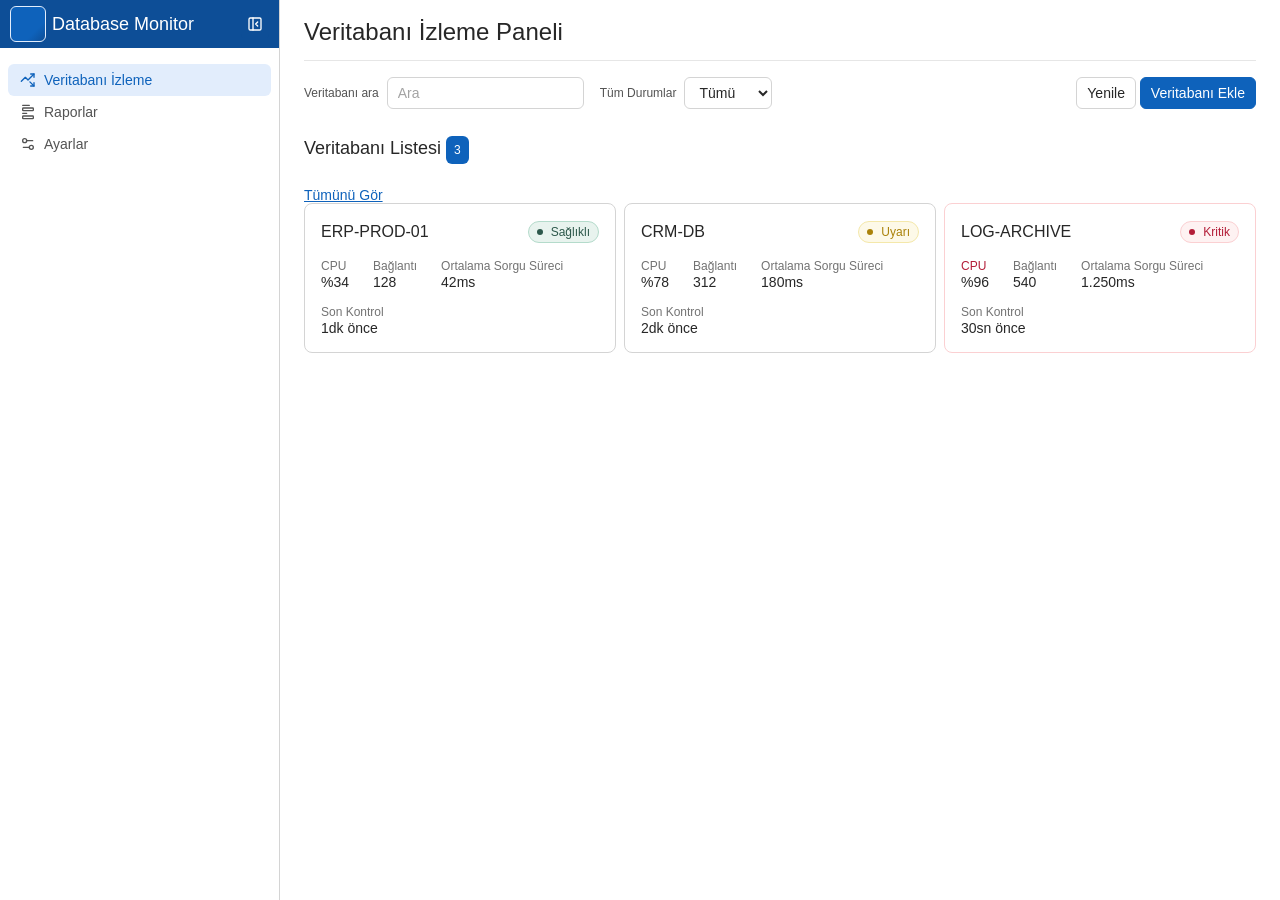
==== index.html @ b24e3a1a "Standart Sidebar: brand bar ve ölçüler" ====
<!DOCTYPE html>
<html lang="tr">

<head>
    <meta charset="UTF-8">
    <meta name="viewport" content="width=device-width, initial-scale=1.0">
    <title>Database Monitor</title>
    <link rel="stylesheet" href="css/main.css">

</head>

<body>

    <a href="#main-content" class="skip-link">İçeriğe geç</a>

    <aside class="sidebar">
        <div class="sidebar__top">
            <div class="sidebar__brand">
                <span class="sidebar__logo"></span>
                <p class="sidebar__title">Database Monitor</p>
            </div>
            <button type="button" class="sidebar__toggle">

                <svg xmlns="http://www.w3.org/2000/svg" width="24" height="24" viewBox="0 0 24 24" fill="none"
                    stroke="currentColor" stroke-width="2" stroke-linecap="round" stroke-linejoin="round"
                    class="lucide lucide-panel-left-close preview-icon">
                    <rect width="18" height="18" x="3" y="3" rx="2" />
                    <path d="M9 3v18" />
                    <path d="m16 15-3-3 3-3" />
                </svg>

            </button>
        </div>


        <nav>
            <ul>
                <li>
                    <a href="index.html" aria-current="page">
                        <svg xmlns="http://www.w3.org/2000/svg" width="24" height="24" viewBox="0 0 24 24" fill="none"
                            stroke="currentColor" stroke-width="2" stroke-linecap="round" stroke-linejoin="round"
                            class="lucide lucide-trending-up-down preview-icon">
                            <path d="M14.828 14.828 21 21" />
                            <path d="M21 16v5h-5" />
                            <path d="m21 3-9 9-4-4-6 6" />
                            <path d="M21 8V3h-5" />
                        </svg>
                        <span class="sidebar__label">Veritabanı İzleme</span>
                    </a>
                </li>

                <li>
                    <a href="reports.html">
                        <svg xmlns="http://www.w3.org/2000/svg" width="24" height="24" viewBox="0 0 24 24" fill="none"
                            stroke="currentColor" stroke-width="2" stroke-linecap="round" stroke-linejoin="round"
                            class="lucide lucide-form preview-icon">
                            <path d="M4 14h6" />
                            <path d="M4 2h10" />
                            <rect x="4" y="18" width="16" height="4" rx="1" />
                            <rect x="4" y="6" width="16" height="4" rx="1" />
                        </svg>
                        <span class="sidebar__label">Raporlar</span>
                    </a>
                </li>

                <li>
                    <a href="settings.html">
                        <svg xmlns="http://www.w3.org/2000/svg" width="24" height="24" viewBox="0 0 24 24" fill="none"
                            stroke="currentColor" stroke-width="2" stroke-linecap="round" stroke-linejoin="round"
                            class="lucide lucide-settings-2 preview-icon">
                            <path d="M14 17H5" />
                            <path d="M19 7h-9" />
                            <circle cx="17" cy="17" r="3" />
                            <circle cx="7" cy="7" r="3" />
                        </svg>
                        <span class="sidebar__label">Ayarlar</span>
                    </a>
                </li>

            </ul>
        </nav>

    </aside>

    <main id="main-content">
        <div class="page-top">
            <header class="page-header">
                <h1>Veritabanı İzleme Paneli</h1>
            </header>

            <div class="toolbar">
                <search>
                    <div class="field">
                        <label for="db-search">Veritabanı ara</label>
                        <input type="search" id="db-search" class="input" placeholder="Ara">
                    </div>

                    <div class="field">

                        <label for="status-filter">Tüm Durumlar</label>
                        <select id="status-filter" class="input">
                            <option value="all">Tümü</option>
                            <option value="healthy">Sağlıklı</option>
                            <option value="warning">Uyarı</option>
                            <option value="critical">Kritik</option>

                        </select>
                    </div>


                </search>

                <div class="toolbar__actions">
                    <button type="button" class="button">Yenile</button>
                    <button type="button" class="button button--primary">Veritabanı Ekle</button>
                </div>

            </div>
        </div>

        <section>

            <header>
                <h2>Veritabanı Listesi <span class="k-chip">3</span></h2>
                <a href="#" class="k-link">Tümünü Gör</a>
            </header>

            <div class="card-grid">

                <article class="card">

                    <div class="card__header">
                        <h3><a href="erp-prod-01.html">ERP-PROD-01</a></h3>
                        <span class="badge badge--healthy">Sağlıklı</span>
                    </div>

                    <dl class="metrics">
                        <div>
                            <dt>CPU</dt>
                            <dd>%34</dd>
                        </div>
                        <div>
                            <dt>Bağlantı</dt>
                            <dd>128</dd>
                        </div>
                        <div>
                            <dt>Ortalama Sorgu Süreci</dt>
                            <dd>42ms</dd>
                        </div>
                    </dl>
                    <dl>
                        <dt>Son Kontrol</dt>
                        <dd><time datetime="2026-10-14T13:37">1dk önce</time></dd>
                    </dl>
                </article>


                <article class="card">

                    <div class="card__header">
                        <h3><a href="crm-db.html">CRM-DB</a></h3>
                        <span class="badge badge--warning">Uyarı</span>
                    </div>

                    <dl class="metrics">
                        <div>
                            <dt>CPU</dt>
                            <dd>%78</dd>
                        </div>
                        <div>
                            <dt>Bağlantı</dt>
                            <dd>312</dd>
                        </div>
                        <div>
                            <dt>Ortalama Sorgu Süreci</dt>
                            <dd>180ms</dd>
                        </div>
                    </dl>

                    <dl>
                        <dt>Son Kontrol</dt>
                        <dd><time datetime="2026-10-14T13:36">2dk önce</time></dd>
                    </dl>

                </article>

                <article class="card card--critical">

                    <div class="card__header">
                        <h3><a href="log-archive.html">LOG-ARCHIVE</a></h3>
                        <span class="badge badge--critical">Kritik</span>
                    </div>

                    <dl class="metrics">
                        <div>
                            <dt class="text-error">CPU</dt>
                            <dd>%96</dd>
                        </div>
                        <div>
                            <dt>Bağlantı</dt>
                            <dd>540</dd>
                        </div>
                        <div>
                            <dt>Ortalama Sorgu Süreci</dt>
                            <dd>1.250ms</dd>
                        </div>
                    </dl>
                    <dl>
                        <dt>Son Kontrol</dt>
                        <dd><time datetime="2026-10-14T13:37:30">30sn önce</time></dd>
                    </dl>

                </article>


            </div>

        </section>



    </main>

    <script>
        const sidebar = document.querySelector('.sidebar');
        const toggle = document.querySelector('.sidebar__toggle');

        toggle.addEventListener('click', function () {
            sidebar.classList.toggle('is-collapsed');
        });
    </script>

</body>

</html>
---- css/main.css ----
@layer vendor, tokens, base, components, utilities;

@import url("vendor.css") layer(vendor);
@import url("tokens.css") layer(tokens);
@import url("base.css") layer(base);
@import url("components.css") layer(components);
@import url("utilities.css") layer(utilities);
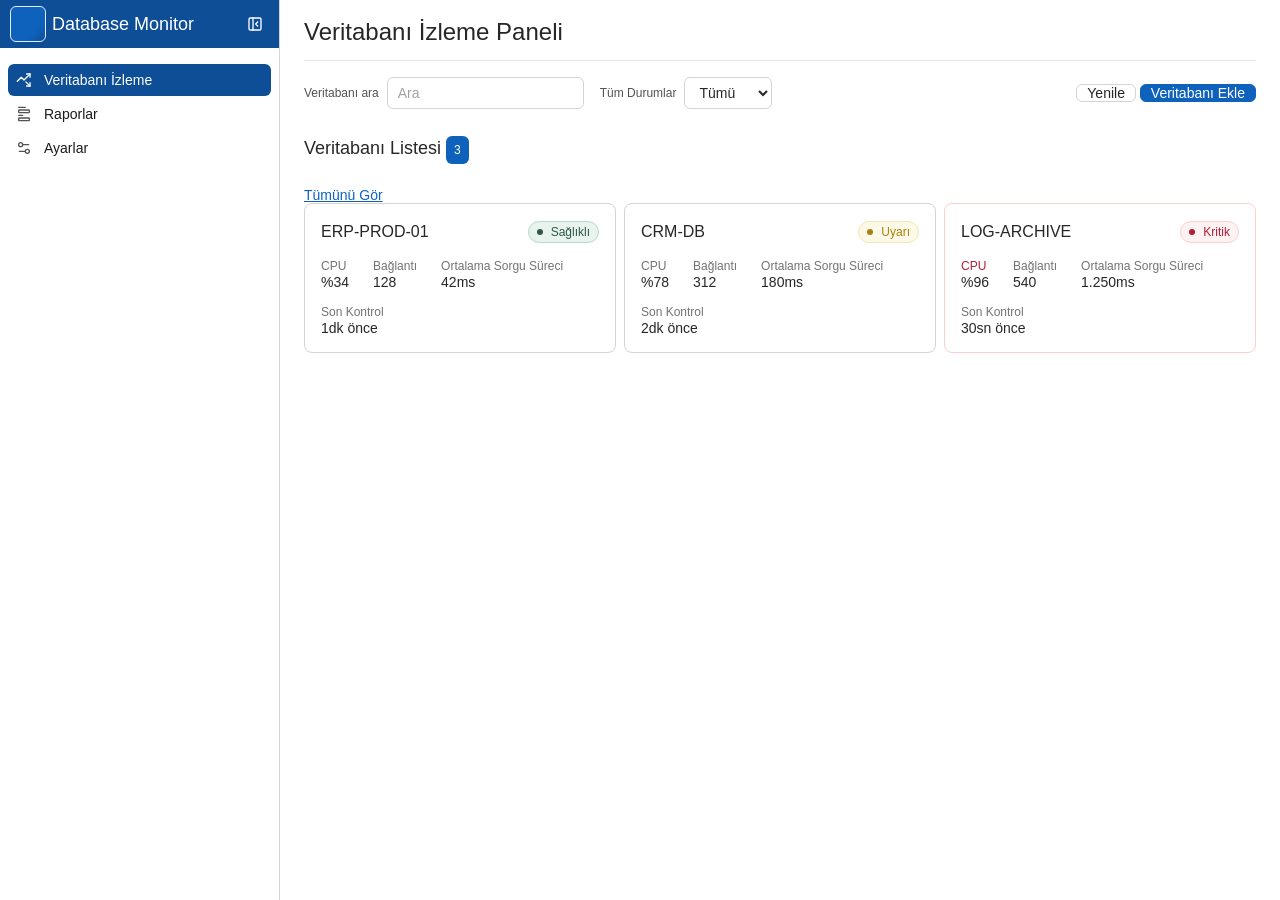
==== commit 0ed15ec1: "Standart Sidebar: menü item'ları, state'ler, BEM" ====
--- a/index.html
+++ b/index.html
@@ -34,45 +34,51 @@
 
 
         <nav>
-            <ul>
+            <ul class="sidebar__list">
                 <li>
-                    <a href="index.html" aria-current="page">
-                        <svg xmlns="http://www.w3.org/2000/svg" width="24" height="24" viewBox="0 0 24 24" fill="none"
-                            stroke="currentColor" stroke-width="2" stroke-linecap="round" stroke-linejoin="round"
-                            class="lucide lucide-trending-up-down preview-icon">
-                            <path d="M14.828 14.828 21 21" />
-                            <path d="M21 16v5h-5" />
-                            <path d="m21 3-9 9-4-4-6 6" />
-                            <path d="M21 8V3h-5" />
-                        </svg>
+                    <a href="index.html" class="sidebar__link" aria-current="page">
+                        <span class="sidebar__icon">
+                            <svg xmlns="http://www.w3.org/2000/svg" width="24" height="24" viewBox="0 0 24 24"
+                                fill="none" stroke="currentColor" stroke-width="2" stroke-linecap="round"
+                                stroke-linejoin="round" class="lucide lucide-trending-up-down preview-icon">
+                                <path d="M14.828 14.828 21 21" />
+                                <path d="M21 16v5h-5" />
+                                <path d="m21 3-9 9-4-4-6 6" />
+                                <path d="M21 8V3h-5" />
+                            </svg>
+                        </span>
                         <span class="sidebar__label">Veritabanı İzleme</span>
                     </a>
                 </li>
 
                 <li>
-                    <a href="reports.html">
-                        <svg xmlns="http://www.w3.org/2000/svg" width="24" height="24" viewBox="0 0 24 24" fill="none"
-                            stroke="currentColor" stroke-width="2" stroke-linecap="round" stroke-linejoin="round"
-                            class="lucide lucide-form preview-icon">
-                            <path d="M4 14h6" />
-                            <path d="M4 2h10" />
-                            <rect x="4" y="18" width="16" height="4" rx="1" />
-                            <rect x="4" y="6" width="16" height="4" rx="1" />
-                        </svg>
+                    <a href="reports.html" class="sidebar__link">
+                        <span class="sidebar__icon">
+                            <svg xmlns="http://www.w3.org/2000/svg" width="24" height="24" viewBox="0 0 24 24"
+                                fill="none" stroke="currentColor" stroke-width="2" stroke-linecap="round"
+                                stroke-linejoin="round" class="lucide lucide-form preview-icon">
+                                <path d="M4 14h6" />
+                                <path d="M4 2h10" />
+                                <rect x="4" y="18" width="16" height="4" rx="1" />
+                                <rect x="4" y="6" width="16" height="4" rx="1" />
+                            </svg>
+                        </span>
                         <span class="sidebar__label">Raporlar</span>
                     </a>
                 </li>
 
                 <li>
-                    <a href="settings.html">
-                        <svg xmlns="http://www.w3.org/2000/svg" width="24" height="24" viewBox="0 0 24 24" fill="none"
-                            stroke="currentColor" stroke-width="2" stroke-linecap="round" stroke-linejoin="round"
-                            class="lucide lucide-settings-2 preview-icon">
-                            <path d="M14 17H5" />
-                            <path d="M19 7h-9" />
-                            <circle cx="17" cy="17" r="3" />
-                            <circle cx="7" cy="7" r="3" />
-                        </svg>
+                    <a href="settings.html" class="sidebar__link">
+                        <span class="sidebar__icon">
+                            <svg xmlns="http://www.w3.org/2000/svg" width="24" height="24" viewBox="0 0 24 24"
+                                fill="none" stroke="currentColor" stroke-width="2" stroke-linecap="round"
+                                stroke-linejoin="round" class="lucide lucide-settings-2 preview-icon">
+                                <path d="M14 17H5" />
+                                <path d="M19 7h-9" />
+                                <circle cx="17" cy="17" r="3" />
+                                <circle cx="7" cy="7" r="3" />
+                            </svg>
+                        </span>
                         <span class="sidebar__label">Ayarlar</span>
                     </a>
                 </li>
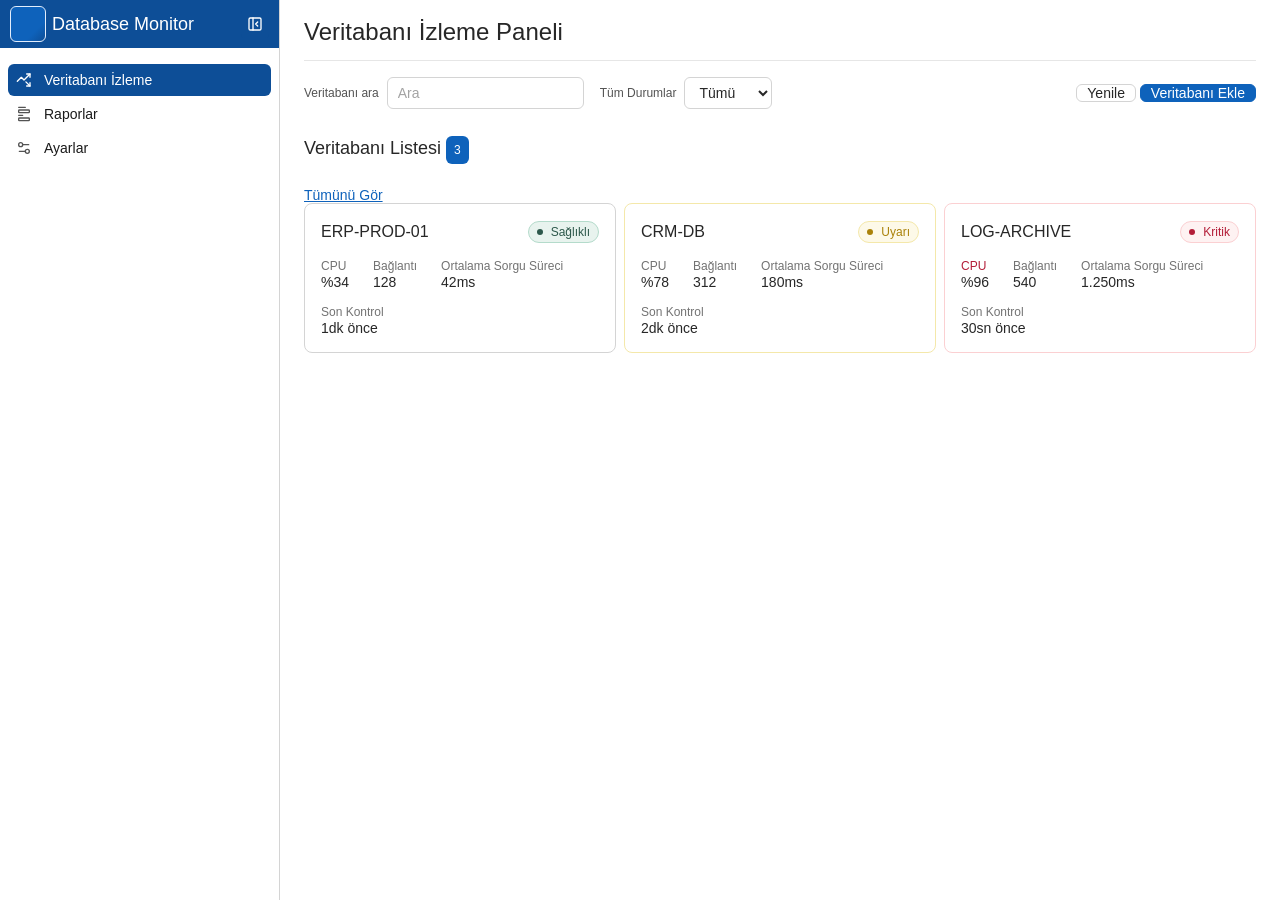
==== commit d100b255: ":has() ile card durumu badge'den türetiliyor" ====
--- a/index.html
+++ b/index.html
@@ -190,7 +190,7 @@
 
                 </article>
 
-                <article class="card card--critical">
+                <article class="card">
 
                     <div class="card__header">
                         <h3><a href="log-archive.html">LOG-ARCHIVE</a></h3>
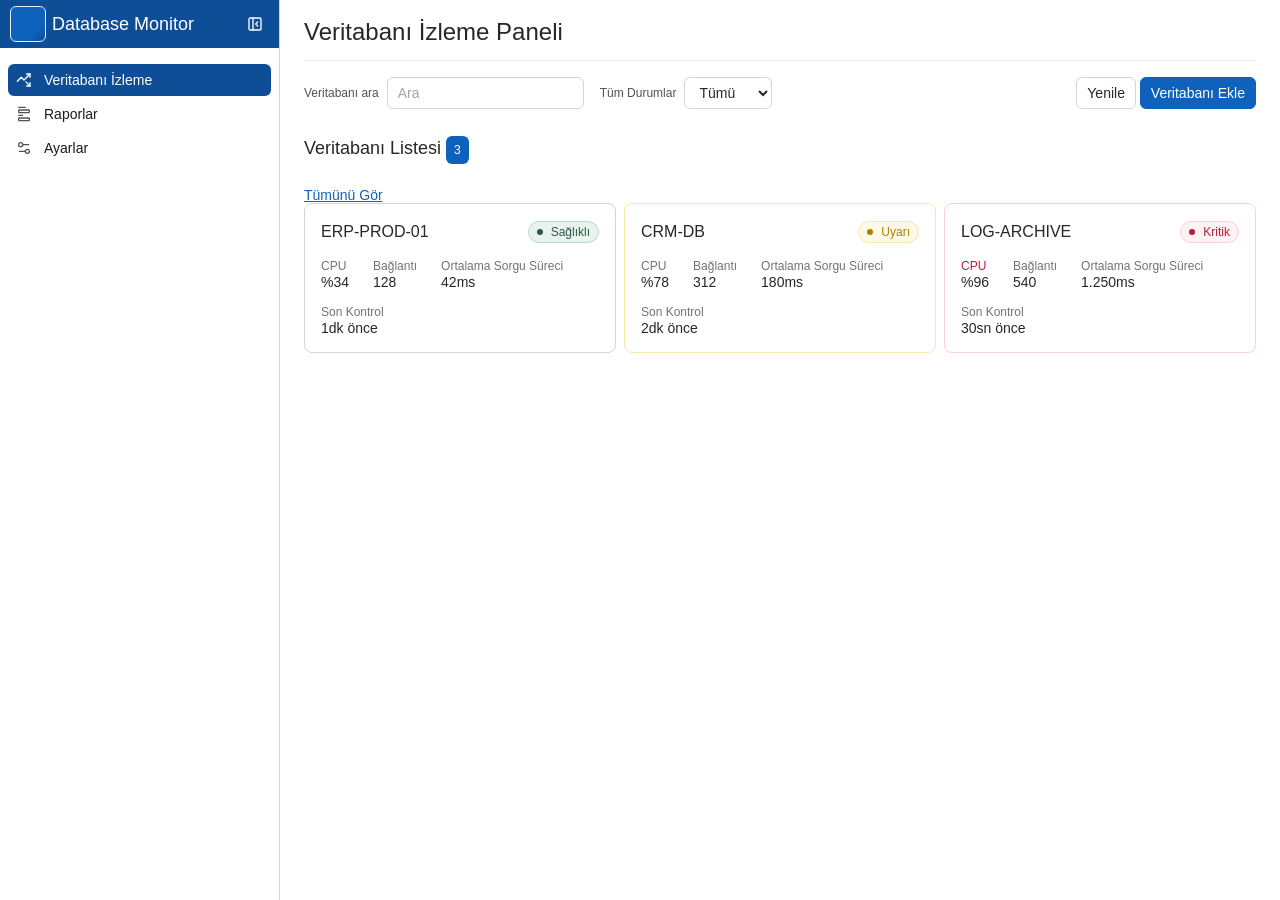
==== commit f16ae523: "Temizle butonu: :has() ile filtre durumu" ====
--- a/index.html
+++ b/index.html
@@ -96,24 +96,27 @@
 
             <div class="toolbar">
                 <search>
-                    <div class="field">
-                        <label for="db-search">Veritabanı ara</label>
-                        <input type="search" id="db-search" class="input" placeholder="Ara">
-                    </div>
-
-                    <div class="field">
-
-                        <label for="status-filter">Tüm Durumlar</label>
-                        <select id="status-filter" class="input">
-                            <option value="all">Tümü</option>
-                            <option value="healthy">Sağlıklı</option>
-                            <option value="warning">Uyarı</option>
-                            <option value="critical">Kritik</option>
-
-                        </select>
-                    </div>
-
-
+
+                    <form class="toolbar__filters">
+                        <div class="field">
+                            <label for="db-search">Veritabanı ara</label>
+                            <input type="search" id="db-search" class="input" placeholder="Ara">
+                        </div>
+
+                        <div class="field">
+
+                            <label for="status-filter">Tüm Durumlar</label>
+                            <select id="status-filter" class="input">
+                                <option value="all">Tümü</option>
+                                <option value="healthy">Sağlıklı</option>
+                                <option value="warning">Uyarı</option>
+                                <option value="critical">Kritik</option>
+
+                            </select>
+                        </div>
+                        <button type="reset" class="button toolbar__clear">Temizle</button>
+                    </form>
+                    
                 </search>
 
                 <div class="toolbar__actions">
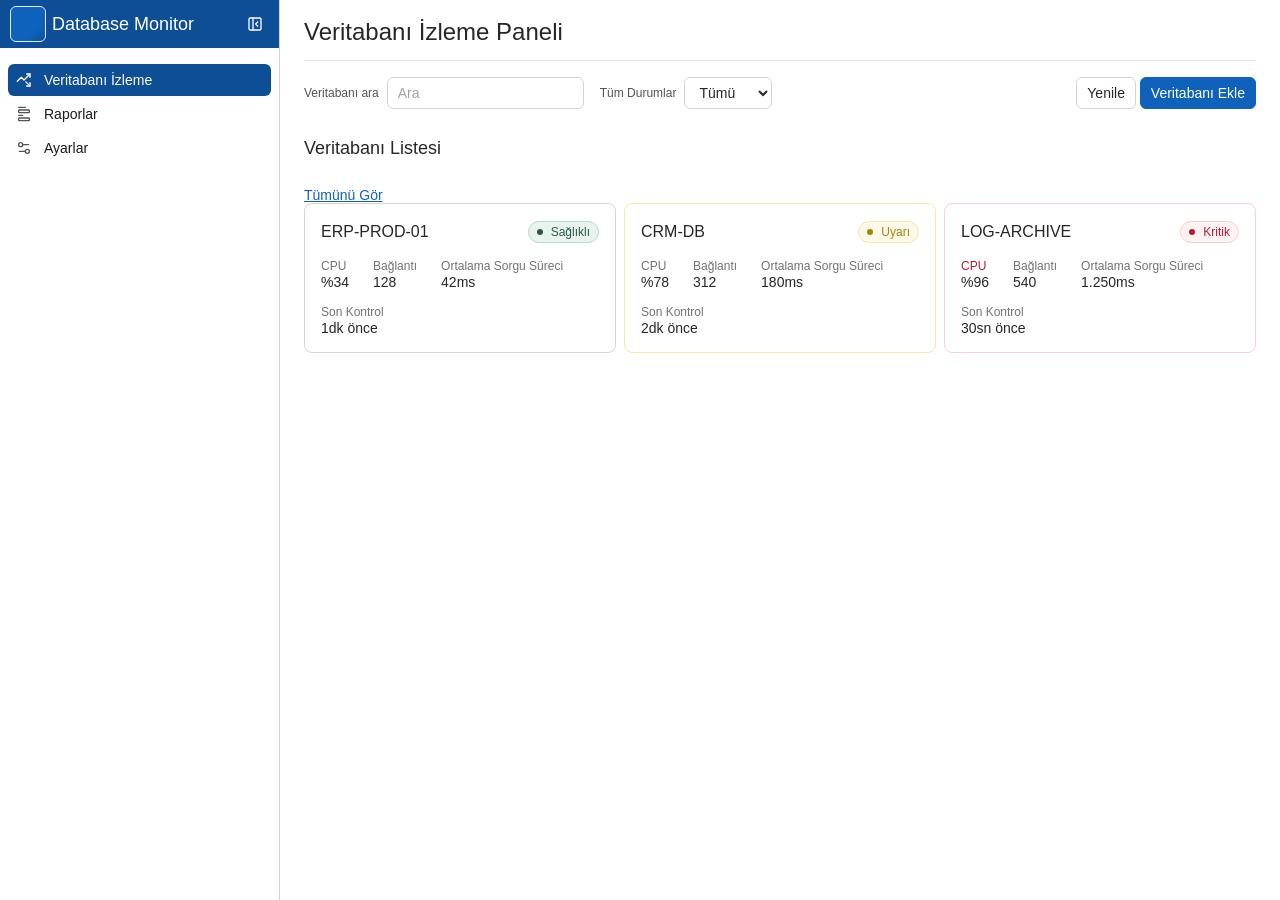
==== commit eb44326c: "Empty state: :not(:has(.card))" ====
--- a/index.html
+++ b/index.html
@@ -19,8 +19,9 @@
                 <span class="sidebar__logo"></span>
                 <p class="sidebar__title">Database Monitor</p>
             </div>
-            <button type="button" class="sidebar__toggle">
-
+
+            <input type="checkbox" id="sidebar-collapse" class="sidebar__state">
+            <label for="sidebar-collapse" class="sidebar__toggle">
                 <svg xmlns="http://www.w3.org/2000/svg" width="24" height="24" viewBox="0 0 24 24" fill="none"
                     stroke="currentColor" stroke-width="2" stroke-linecap="round" stroke-linejoin="round"
                     class="lucide lucide-panel-left-close preview-icon">
@@ -28,8 +29,8 @@
                     <path d="M9 3v18" />
                     <path d="m16 15-3-3 3-3" />
                 </svg>
-
-            </button>
+            </label>
+
         </div>
 
 
@@ -116,7 +117,7 @@
                         </div>
                         <button type="reset" class="button toolbar__clear">Temizle</button>
                     </form>
-                    
+
                 </search>
 
                 <div class="toolbar__actions">
@@ -221,6 +222,10 @@
 
                 </article>
 
+                <div class="empty-state">
+                    <p class="empty-state__title">Henüz izlenen veritabanı yok</p>
+                    <p class="empty-state__description">Veritabanı Ekle ile ilk veritabanınızı ekleyin.</p>
+                </div>
 
             </div>
 
@@ -230,15 +235,6 @@
 
     </main>
 
-    <script>
-        const sidebar = document.querySelector('.sidebar');
-        const toggle = document.querySelector('.sidebar__toggle');
-
-        toggle.addEventListener('click', function () {
-            sidebar.classList.toggle('is-collapsed');
-        });
-    </script>
-
 </body>
 
 </html>
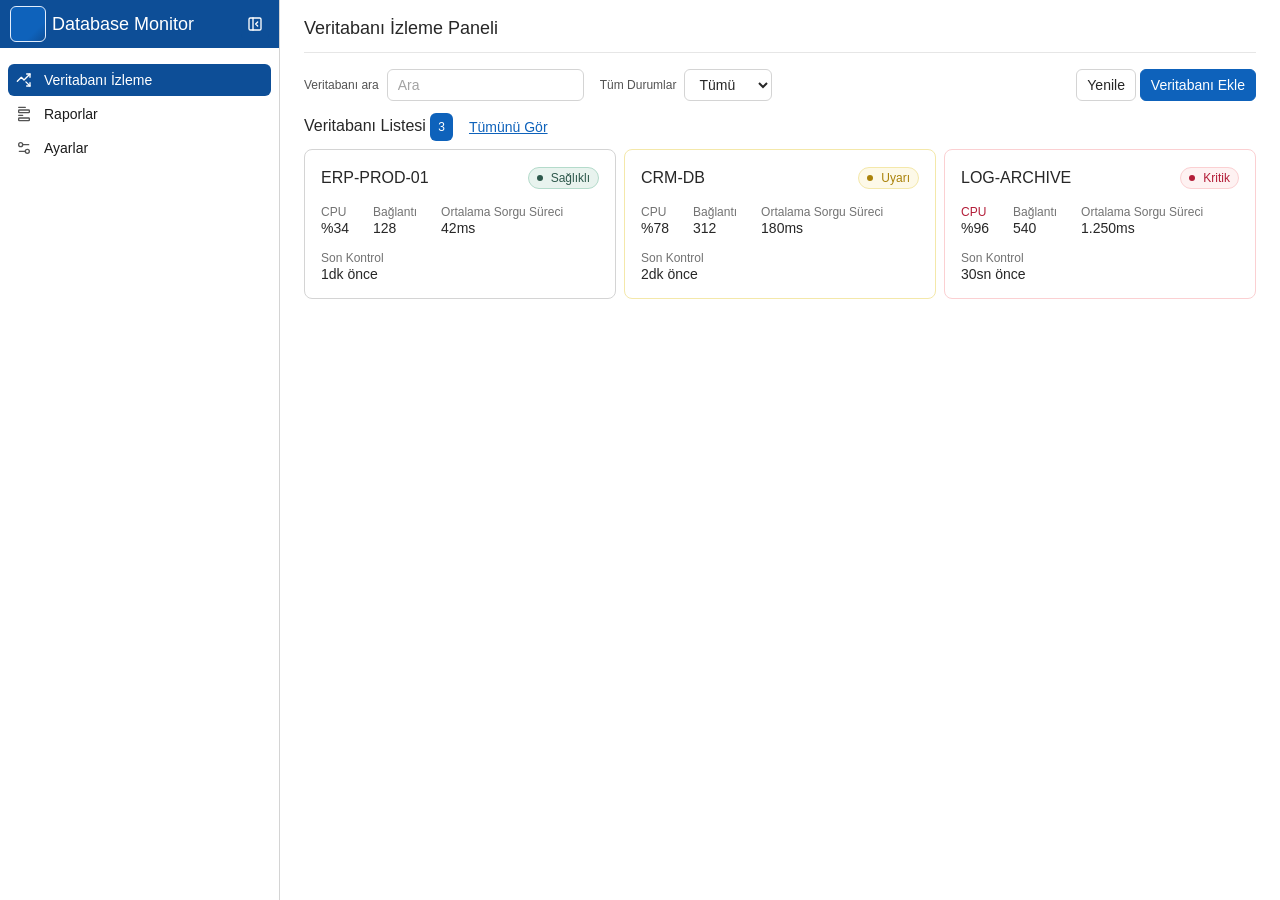
==== commit f1d490c6: "Ayarlar sayfası, :focus-within, section-header" ====
--- a/index.html
+++ b/index.html
@@ -130,7 +130,7 @@
 
         <section>
 
-            <header>
+            <header class="section-header">
                 <h2>Veritabanı Listesi <span class="k-chip">3</span></h2>
                 <a href="#" class="k-link">Tümünü Gör</a>
             </header>
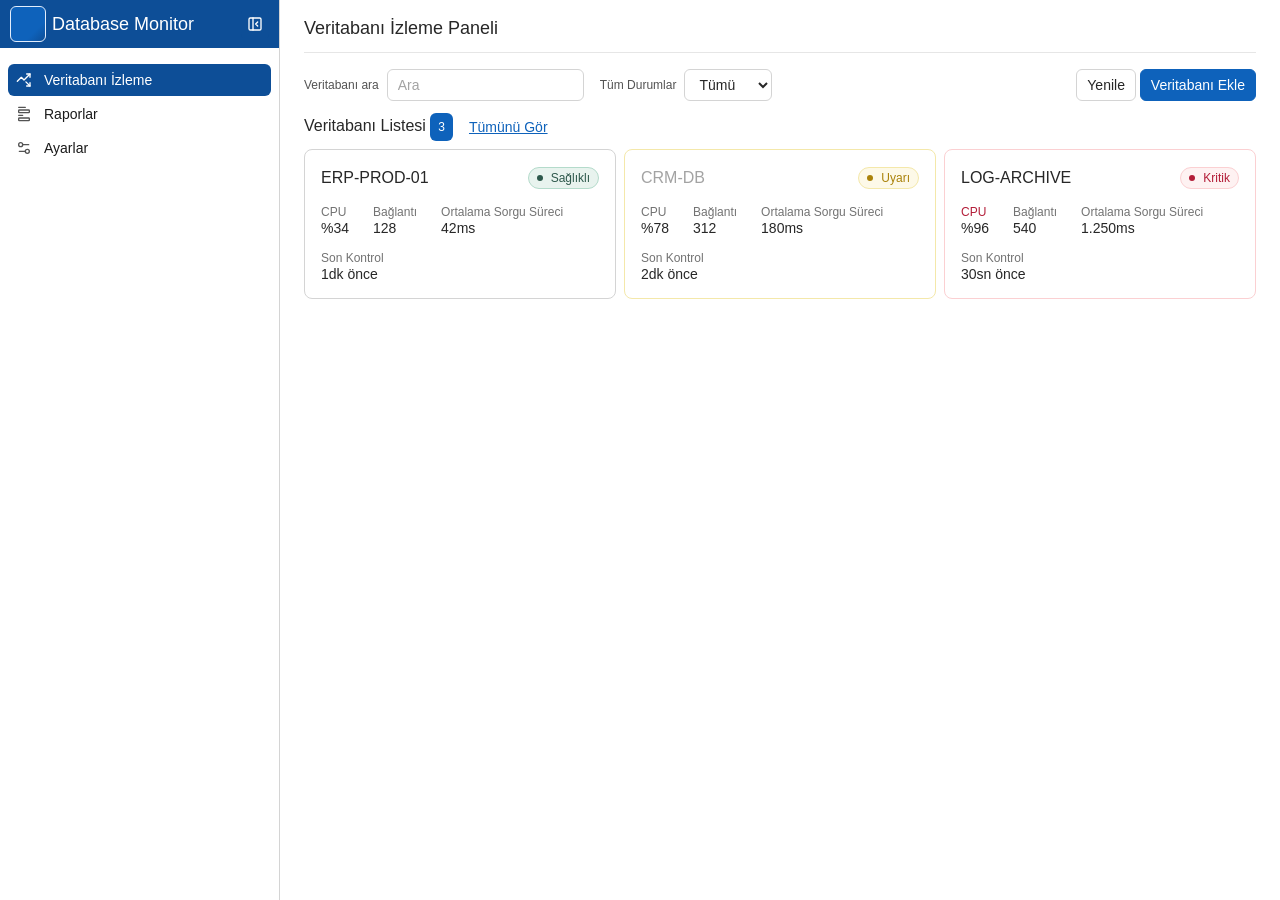
==== commit 8fe2951d: ":where() ile kart link varsayılanları" ====
--- a/index.html
+++ b/index.html
@@ -168,7 +168,7 @@
                 <article class="card">
 
                     <div class="card__header">
-                        <h3><a href="crm-db.html">CRM-DB</a></h3>
+                        <h3><a href="crm-db.html" class="card__link--muted">CRM-DB</a></h3>
                         <span class="badge badge--warning">Uyarı</span>
                     </div>
 
